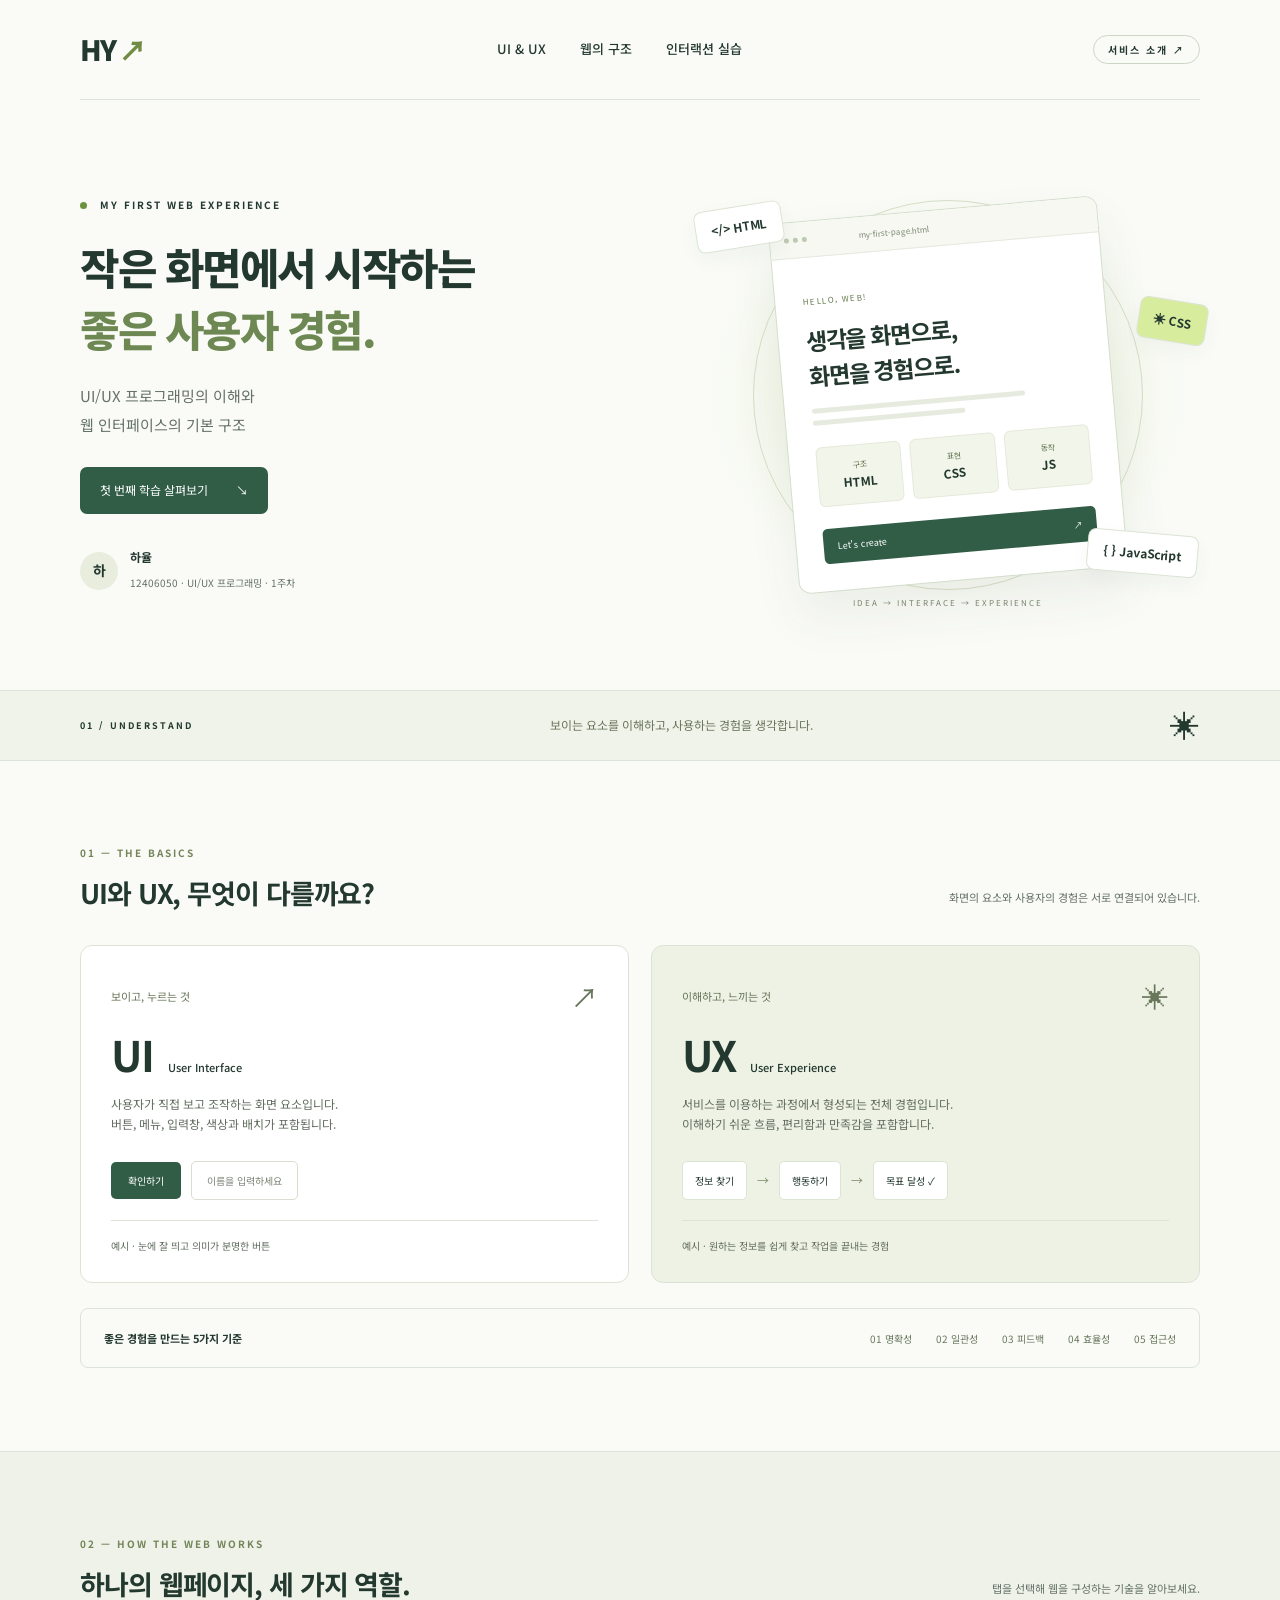
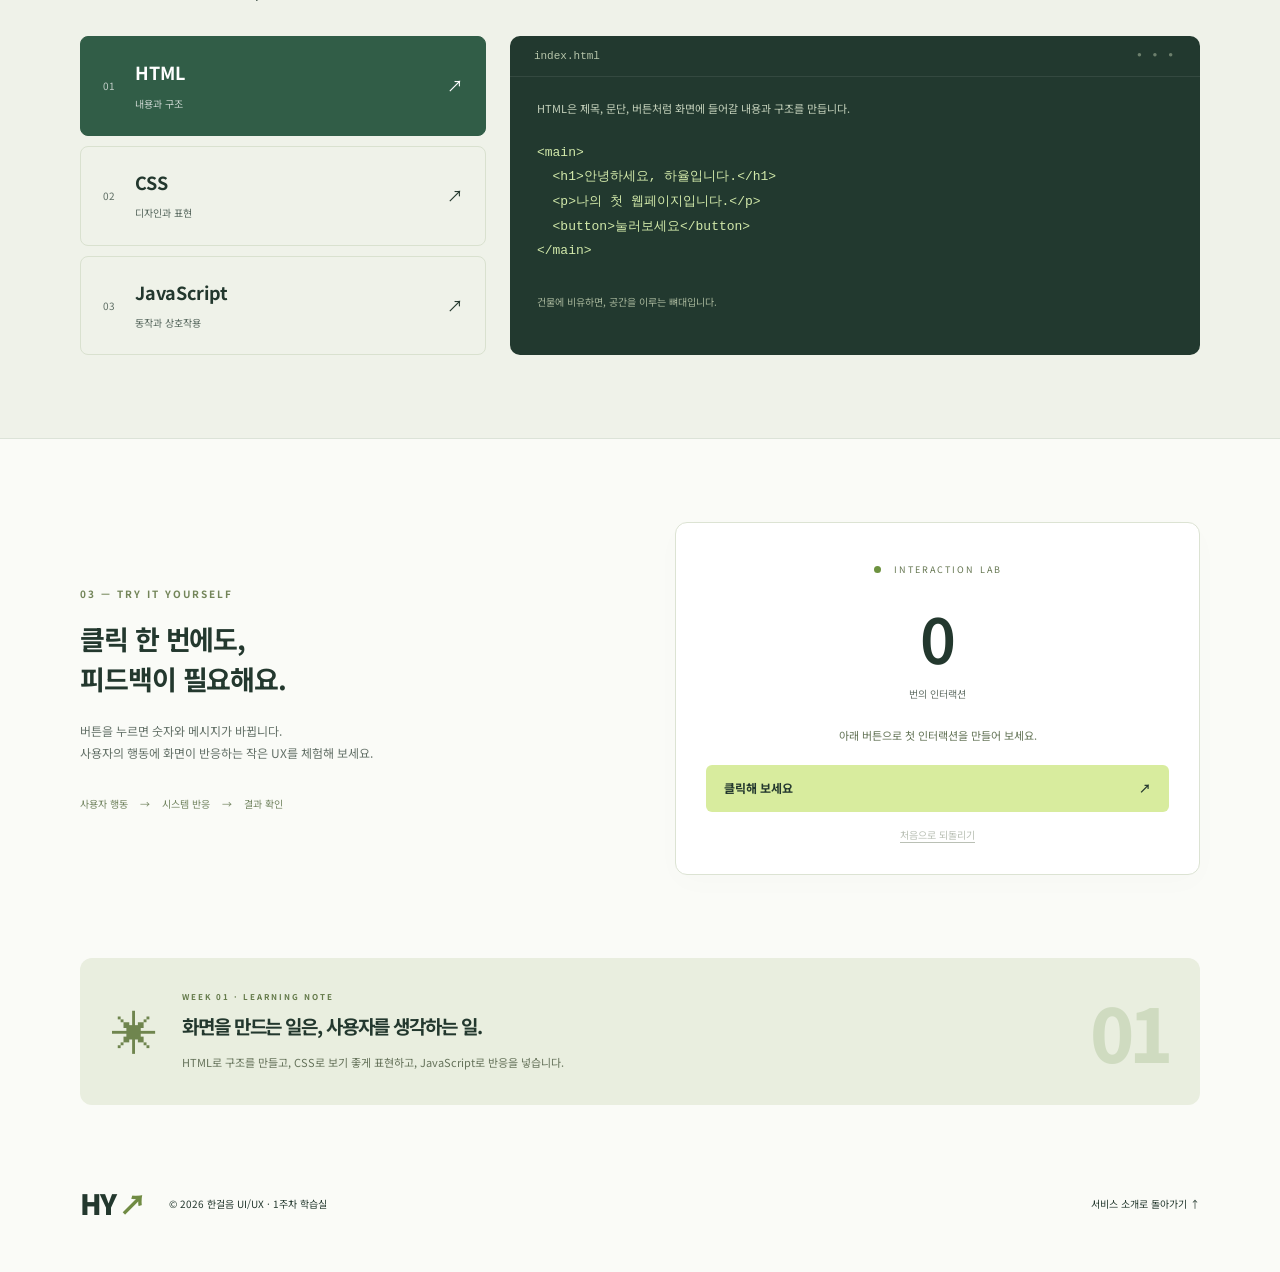
==== learn.html @ a3b6dbdf "feat(week2): 정보 계층과 목록 구성" ====
<!DOCTYPE html>
<html lang="ko">
<head>
  <meta charset="UTF-8">
  <meta name="viewport" content="width=device-width, initial-scale=1.0">
  <meta name="description" content="UI/UX 프로그래밍 1주차 학습 페이지. UI와 UX, 웹의 기본 구조">
  <title>학습실 | 한걸음 UI/UX</title>
  <link rel="stylesheet" href="style.css">
  <script src="learning.js" defer></script>
</head>
<body>
  <a class="skip-link" href="#main">본문 바로가기</a>
  <header class="header wrap">
    <a class="logo" href="index.html" aria-label="한걸음 UI/UX 서비스 소개로 돌아가기">HY<span>↗</span></a>
    <nav aria-label="주요 메뉴"><a href="#concept">UI & UX</a><a href="#structure">웹의 구조</a><a href="#practice">인터랙션 실습</a></nav>
    <a class="week-label" href="index.html">서비스 소개 ↗</a>
  </header>

  <main id="main">
    <section class="hero wrap" aria-labelledby="hero-title">
      <div class="hero-copy">
        <p class="eyebrow"><span class="dot"></span> MY FIRST WEB EXPERIENCE</p>
        <h1 id="hero-title">작은 화면에서 시작하는<br><span>좋은 사용자 경험.</span></h1>
        <p class="hero-description">UI/UX 프로그래밍의 이해와<br>웹 인터페이스의 기본 구조</p>
        <a class="primary-link" href="#concept">첫 번째 학습 살펴보기 <span>↘</span></a>
        <div class="student"><span class="avatar">하</span><div><strong>하율</strong><span>12406050 · UI/UX 프로그래밍 · 1주차</span></div></div>
      </div>
      <div class="hero-art" aria-label="구조, 스타일, 상호작용으로 구성되는 웹 화면 일러스트">
        <div class="orbit orbit-one"></div><div class="orbit orbit-two"></div>
        <span class="floating-label label-html">&lt;/&gt; HTML</span>
        <div class="browser-card"><div class="browser-top"><span></span><span></span><span></span><small>my-first-page.html</small></div><div class="browser-body"><span class="mini-tag">HELLO, WEB!</span><h2>생각을 화면으로,<br>화면을 경험으로.</h2><div class="mock-line"></div><div class="mock-line short"></div><div class="mock-cards"><span>구조<br><b>HTML</b></span><span>표현<br><b>CSS</b></span><span>동작<br><b>JS</b></span></div><div class="mock-button">Let's create <span>↗</span></div></div></div>
        <span class="floating-label label-css">✳ CSS</span><span class="floating-label label-js">{ } JavaScript</span><span class="art-caption">IDEA → INTERFACE → EXPERIENCE</span>
      </div>
    </section>

    <div class="topic-strip"><div class="wrap"><span>01 / UNDERSTAND</span><p>보이는 요소를 이해하고, 사용하는 경험을 생각합니다.</p><span aria-hidden="true">✳</span></div></div>

    <section class="section wrap" id="concept">
      <div class="section-heading"><div><p class="eyebrow">01 — THE BASICS</p><h2>UI와 UX, 무엇이 다를까요?</h2></div><p>화면의 요소와 사용자의 경험은 서로 연결되어 있습니다.</p></div>
      <div class="concept-grid">
        <article class="concept-card ui-card"><div class="card-top"><span>보이고, 누르는 것</span><span class="symbol">↗</span></div><h3>UI<span>User Interface</span></h3><p>사용자가 직접 보고 조작하는 화면 요소입니다.<br>버튼, 메뉴, 입력창, 색상과 배치가 포함됩니다.</p><div class="ui-example"><span class="example-button">확인하기</span><span class="example-input">이름을 입력하세요</span></div><p class="card-note">예시 · 눈에 잘 띄고 의미가 분명한 버튼</p></article>
        <article class="concept-card ux-card"><div class="card-top"><span>이해하고, 느끼는 것</span><span class="symbol">✳</span></div><h3>UX<span>User Experience</span></h3><p>서비스를 이용하는 과정에서 형성되는 전체 경험입니다.<br>이해하기 쉬운 흐름, 편리함과 만족감을 포함합니다.</p><div class="ux-example"><span>정보 찾기</span><i>→</i><span>행동하기</span><i>→</i><span>목표 달성 ✓</span></div><p class="card-note">예시 · 원하는 정보를 쉽게 찾고 작업을 끝내는 경험</p></article>
      </div>
      <div class="principles"><strong>좋은 경험을 만드는 5가지 기준</strong><div><span>01 명확성</span><span>02 일관성</span><span>03 피드백</span><span>04 효율성</span><span>05 접근성</span></div></div>
    </section>

    <section class="structure-section" id="structure"><div class="section wrap">
      <div class="section-heading"><div><p class="eyebrow">02 — HOW THE WEB WORKS</p><h2>하나의 웹페이지, 세 가지 역할.</h2></div><p>탭을 선택해 웹을 구성하는 기술을 알아보세요.</p></div>
      <div class="tech-layout"><div class="tech-tabs" role="tablist" aria-label="웹 기술" aria-orientation="vertical">
        <button id="tab-html" role="tab" aria-selected="true" aria-controls="tech-panel" data-tech="html"><span class="tech-number">01</span><span><strong>HTML</strong><small>내용과 구조</small></span><span class="tab-arrow">↗</span></button>
        <button id="tab-css" role="tab" aria-selected="false" aria-controls="tech-panel" tabindex="-1" data-tech="css"><span class="tech-number">02</span><span><strong>CSS</strong><small>디자인과 표현</small></span><span class="tab-arrow">↗</span></button>
        <button id="tab-js" role="tab" aria-selected="false" aria-controls="tech-panel" tabindex="-1" data-tech="js"><span class="tech-number">03</span><span><strong>JavaScript</strong><small>동작과 상호작용</small></span><span class="tab-arrow">↗</span></button>
      </div><div class="code-panel" id="tech-panel" role="tabpanel" aria-labelledby="tab-html" tabindex="0"><div class="code-top"><span id="code-filename">index.html</span><span class="code-dots">● ● ●</span></div><div class="code-content"><p id="tech-description">HTML은 제목, 문단, 버튼처럼 화면에 들어갈 내용과 구조를 만듭니다.</p><pre><code id="code-example">&lt;main&gt;
  &lt;h1&gt;안녕하세요, 하율입니다.&lt;/h1&gt;
  &lt;p&gt;나의 첫 웹페이지입니다.&lt;/p&gt;
  &lt;button&gt;눌러보세요&lt;/button&gt;
&lt;/main&gt;</code></pre><span class="code-note" id="tech-analogy">건물에 비유하면, 공간을 이루는 뼈대입니다.</span></div></div></div>
    </div></section>

    <section class="section wrap practice-section" id="practice"><div><p class="eyebrow">03 — TRY IT YOURSELF</p><h2>클릭 한 번에도,<br>피드백이 필요해요.</h2><p class="practice-description">버튼을 누르면 숫자와 메시지가 바뀝니다.<br>사용자의 행동에 화면이 반응하는 작은 UX를 체험해 보세요.</p><div class="feedback-flow"><span>사용자 행동</span> → <span>시스템 반응</span> → <span>결과 확인</span></div></div><div class="interaction-card"><span class="live-label"><span class="dot"></span> INTERACTION LAB</span><div class="counter"><strong id="click-count">0</strong><span>번의 인터랙션</span></div><p id="feedback-message" role="status" aria-live="polite">아래 버튼으로 첫 인터랙션을 만들어 보세요.</p><button class="interaction-button" id="experience-button">클릭해 보세요 <span>↗</span></button><button class="reset-button" id="reset-button" disabled>처음으로 되돌리기</button></div></section>

    <section class="wrap reflection"><span class="reflection-icon" aria-hidden="true">✳</span><div><p class="eyebrow">WEEK 01 · LEARNING NOTE</p><h2>화면을 만드는 일은, 사용자를 생각하는 일.</h2><p>HTML로 구조를 만들고, CSS로 보기 좋게 표현하고, JavaScript로 반응을 넣습니다.</p></div><span class="reflection-week">01</span></section>
  </main>
  <footer class="wrap footer"><a class="logo" href="index.html">HY<span>↗</span></a><p>© 2026 한걸음 UI/UX · 1주차 학습실</p><a class="back-top" href="index.html">서비스 소개로 돌아가기 ↑</a></footer>
</body>
</html>
---- style.css ----
@import url('https://fonts.googleapis.com/css2?family=Noto+Sans+KR:wght@400;500;600;700;800;900&display=swap');

:root{--ink:#23382e;--green:#315d47;--muted:#647168;--paper:#fafbf7;--line:#dce3d8;--lime:#d8ec9e}*{box-sizing:border-box}html{scroll-behavior:smooth;scroll-padding-top:30px}body{margin:0;background:var(--paper);color:var(--ink);font-family:'Noto Sans KR',sans-serif;line-height:1.7;word-break:keep-all}a{color:inherit;text-decoration:none}button{font:inherit;cursor:pointer}button:disabled{cursor:default;opacity:.45}button,a{-webkit-tap-highlight-color:transparent}a:focus-visible,button:focus-visible,[tabindex]:focus-visible{outline:3px solid #718e31;outline-offset:5px}.wrap{width:min(1120px,calc(100% - 64px));margin:auto}.header{height:100px;display:flex;align-items:center;justify-content:space-between;border-bottom:1px solid var(--line)}.logo{font-size:28px;font-weight:900;letter-spacing:-2px}.logo span{color:#708b43;padding-left:4px}.header nav{display:flex;gap:34px;font-size:13px;font-weight:500}.header nav a:hover{color:#738e40}.week-label{border:1px solid #cdd6c5;border-radius:30px;padding:5px 14px;font-size:10px;letter-spacing:2px;font-weight:700}.hero{display:grid;grid-template-columns:1.15fr 1fr;align-items:center;min-height:590px;gap:35px}.eyebrow{font-size:10px;font-weight:700;letter-spacing:2px;margin:0 0 22px}.dot{display:inline-block;width:7px;height:7px;background:#6d923f;border-radius:50%;margin-right:8px}.hero h1{font-size:43px;line-height:1.45;letter-spacing:-2.5px;margin:0 0 23px;font-weight:800}.hero h1>span{color:#6d8852}.hero-description{font-size:15px;color:var(--muted);line-height:1.9;margin-bottom:28px}.primary-link{background:var(--green);color:white;padding:13px 20px;display:inline-flex;gap:28px;border-radius:7px;font-size:12px}.primary-link:hover{background:#204732}.student{display:flex;align-items:center;gap:12px;margin-top:33px}.avatar{background:#e8edde;width:38px;height:38px;display:grid;place-items:center;border-radius:50%;font-weight:700;font-size:14px}.student strong{display:block;font-size:12px}.student div>span{font-size:10px;color:var(--muted)}.hero-art{height:430px;position:relative;display:flex;align-items:center;justify-content:center;background:radial-gradient(ellipse,#e3edcf 0,transparent 68%)}.orbit{position:absolute;border:1px solid #d6dfc7;border-radius:50%;width:390px;height:390px}.orbit-two{width:310px;height:310px}.browser-card{width:330px;background:white;border:1px solid #d4decc;border-radius:12px;box-shadow:0 25px 50px #32472812;transform:rotate(-5deg);z-index:1;overflow:hidden}.browser-top{height:36px;border-bottom:1px solid #e5e9df;display:flex;align-items:center;gap:4px;padding:0 14px;background:#f6f8f1}.browser-top>span{height:5px;width:5px;border-radius:50%;background:#becab2}.browser-top small{font-size:8px;margin-left:48px;color:#7d8976}.browser-body{padding:27px}.mini-tag{font-size:8px;letter-spacing:1.5px;color:#657b4d}.browser-body h2{font-size:23px;line-height:1.5;letter-spacing:-1px;margin:12px 0 16px}.mock-line{height:5px;width:78%;background:#e7ebdf;margin:7px 0;border-radius:5px}.mock-line.short{width:56%}.mock-cards{display:flex;gap:9px;margin:22px 0}.mock-cards>span{flex:1;background:#f2f5e9;border:1px solid #e5e9d9;border-radius:6px;padding:12px 6px;font-size:8px;text-align:center;color:#647654}.mock-cards b{font-size:12px;color:var(--ink)}.mock-button{background:var(--green);border-radius:5px;padding:10px 14px;color:white;font-size:9px;display:flex;justify-content:space-between}.floating-label{position:absolute;z-index:2;background:#fff;border:1px solid #dce4d4;border-radius:8px;padding:10px 15px;box-shadow:0 8px 20px #3247280b;font-weight:700;font-size:12px}.label-html{top:26px;left:0;transform:rotate(-9deg)}.label-css{right:-7px;top:120px;background:var(--lime);transform:rotate(9deg)}.label-js{right:2px;bottom:36px;transform:rotate(5deg)}.art-caption{position:absolute;bottom:0;font-size:8px;letter-spacing:2px;color:#7b8870}.topic-strip{border-block:1px solid var(--line);background:#f0f3e9}.topic-strip>.wrap{display:flex;align-items:center;justify-content:space-between;gap:20px;min-height:69px}.topic-strip span:first-child{font-size:9px;letter-spacing:2px;font-weight:700}.topic-strip p{font-size:12px;color:#68755c}.topic-strip span:last-child{font-size:30px}.section{padding-top:83px;padding-bottom:83px}.section-heading{display:flex;align-items:end;justify-content:space-between;gap:20px;margin-bottom:31px}.section-heading .eyebrow{margin-bottom:12px;color:#738559}h2{font-size:27px;letter-spacing:-1.1px;line-height:1.5;margin:0}.section-heading>p{font-size:11px;color:var(--muted);margin-bottom:7px}.concept-grid{display:grid;grid-template-columns:1fr 1fr;gap:22px}.concept-card{border:1px solid #dce3d4;border-radius:12px;padding:28px 30px;background:white}.ux-card{background:#edf2e4}.card-top{display:flex;align-items:center;justify-content:space-between;font-size:11px;color:#68765a}.symbol{font-size:27px}.concept-card h3{font-size:42px;margin:8px 0 12px;line-height:1.3;letter-spacing:-1px}.concept-card h3 span{font-size:11px;font-weight:500;letter-spacing:0;margin-left:14px}.concept-card>p{font-size:12px;color:#626e61}.ui-example,.ux-example{display:flex;gap:10px;align-items:center;margin:24px 0 18px;min-height:43px}.example-button{padding:10px 17px;background:var(--green);color:white;font-size:10px;border-radius:5px}.example-input{border:1px solid #d8dfd1;border-radius:5px;padding:10px 15px;font-size:10px;color:#7b8475}.ux-example span{background:white;border:1px solid #dce4d2;padding:10px 12px;border-radius:5px;font-size:10px}.ux-example i{font-style:normal;font-size:12px;color:#829171}.concept-card .card-note{border-top:1px solid #dde4d5;padding-top:16px;font-size:10px;margin-bottom:0}.principles{margin-top:25px;border:1px solid var(--line);border-radius:8px;padding:20px 23px;display:flex;align-items:center;justify-content:space-between;gap:20px}.principles strong{font-size:11px}.principles>div{display:flex;gap:24px;font-size:10px;color:#67785c}.structure-section{background:#eff2e9;border-block:1px solid var(--line)}.tech-layout{display:grid;grid-template-columns:1fr 1.7fr;gap:24px}.tech-tabs{display:flex;flex-direction:column;gap:10px}.tech-tabs button{display:flex;align-items:center;gap:20px;text-align:left;width:100%;padding:20px 22px;border:1px solid #d9e1cf;border-radius:8px;color:var(--ink);background:transparent}.tech-tabs button[aria-selected=true]{background:var(--green);color:white;border-color:var(--green)}.tech-number{font-size:10px;opacity:.7}.tech-tabs strong{font-size:18px;display:block}.tech-tabs small{font-size:10px;opacity:.75}.tab-arrow{margin-left:auto}.code-panel{background:#22392f;border-radius:10px;color:#e1ebd5;overflow:hidden}.code-top{border-bottom:1px solid #ffffff15;display:flex;justify-content:space-between;padding:14px 24px;font:11px monospace;color:#b6c5aa}.code-dots{font-size:8px;letter-spacing:3px;opacity:.5}.code-content{padding:22px 27px}.code-content>p{font-size:11px;color:#c4d1bb;margin:0 0 23px}pre{font-size:13px;line-height:1.9;margin:0 0 22px;white-space:pre-wrap;overflow-wrap:anywhere;color:#d2e9aa}.code-note{font-size:10px;color:#a7b69b}.practice-section{display:grid;grid-template-columns:1fr 1fr;gap:70px;align-items:center}.practice-section .eyebrow{color:#738559;margin-bottom:17px}.practice-description{font-size:12px;color:var(--muted);line-height:1.9;margin:20px 0}.feedback-flow{font-size:10px;color:#728460;display:flex;gap:12px;margin-top:30px}.interaction-card{border:1px solid #dce3d3;background:white;border-radius:12px;padding:30px;text-align:center;box-shadow:0 8px 30px #243a2b04}.live-label{font-size:9px;letter-spacing:2px;color:#657651}.counter{margin:17px 0 5px}.counter strong{font-size:62px;font-weight:600;line-height:1.3;display:block;font-variant-numeric:tabular-nums}.counter>span{font-size:10px;color:var(--muted)}#feedback-message{font-size:11px;color:#647457;min-height:38px;display:grid;place-items:center}.interaction-button{border:0;border-radius:6px;background:var(--lime);color:var(--ink);font-size:12px;font-weight:700;display:flex;justify-content:space-between;width:100%;padding:13px 18px}.interaction-button:hover{background:#c9e484}.interaction-button:active{transform:translateY(1px)}.reset-button{display:block;margin:13px auto 0;border:0;background:transparent;font-size:10px;color:#67765d;text-decoration:underline;text-underline-offset:3px}.reflection{border-radius:12px;background:#e9eedf;padding:32px;display:flex;align-items:center;gap:24px}.reflection-icon{font-size:46px;color:#6f854e}.reflection .eyebrow{font-size:8px;margin-bottom:9px;color:#647a4a}.reflection h2{font-size:19px}.reflection p:last-child{font-size:11px;line-height:1.9;color:#65725a;margin-bottom:0}.reflection-week{margin-left:auto;font-size:74px;line-height:1;font-weight:800;color:#cfdbc0;letter-spacing:-5px}.footer{display:flex;align-items:center;gap:24px;padding-block:45px;margin-top:30px}.footer p{font-size:10px}.footer p span{color:var(--muted);font-size:9px}.back-top{margin-left:auto;font-size:10px}.skip-link{position:fixed;top:-100px;left:20px;z-index:10;background:white;padding:12px}.skip-link:focus{top:10px}
@media(min-width:1400px){.hero{min-height:650px}}@media(max-width:1000px){.hero h1{font-size:35px}.hero-art{transform:scale(.9)}.section-heading{align-items:start;flex-direction:column;gap:5px}.principles{align-items:start;flex-direction:column;gap:12px}.practice-section{gap:35px}.ux-example{gap:6px}.ux-example span{padding:9px 8px}.concept-card{padding:23px}.reflection-week{display:none}}@media(max-width:720px){.wrap{width:calc(100% - 36px)}.header{height:76px}.header nav{gap:16px;font-size:10px}.week-label{display:none}.hero{grid-template-columns:1fr;gap:0;padding-top:46px;padding-bottom:28px}.hero h1{font-size:clamp(29px,6.5vw,42px);letter-spacing:-1.7px}.hero-description{font-size:13px}.hero-art{width:100%;max-width:390px;justify-self:center;height:400px;margin-top:20px;transform:scale(.9)}.orbit{width:340px;height:340px}.browser-card{width:300px}.label-html{left:-5px}.label-css{right:-5px}.label-js{right:0}.topic-strip>.wrap{gap:10px;padding-block:12px}.topic-strip span:first-child{font-size:8px;letter-spacing:1px;white-space:nowrap}.topic-strip p{font-size:10px}.topic-strip span:last-child{display:none}.section{padding-block:54px}h2{font-size:24px}.concept-grid,.tech-layout,.practice-section{grid-template-columns:1fr}.concept-card{padding:25px}.principles>div{flex-wrap:wrap;gap:10px 20px}.tech-tabs button{padding:13px 18px}.tech-tabs strong{font-size:16px}.code-content{padding:22px 20px}.practice-section{gap:28px}.reflection{padding:25px;align-items:start;gap:15px}.reflection-icon{font-size:26px}.reflection h2{font-size:17px}.reflection p br{display:none}.footer{padding-block:25px;gap:17px}.eyebrow{font-size:9px}}
@media(prefers-reduced-motion:reduce){html{scroll-behavior:auto}}
.skip-link:not(:focus){clip-path:inset(50%);width:1px;height:1px;overflow:hidden;white-space:nowrap;padding:0}
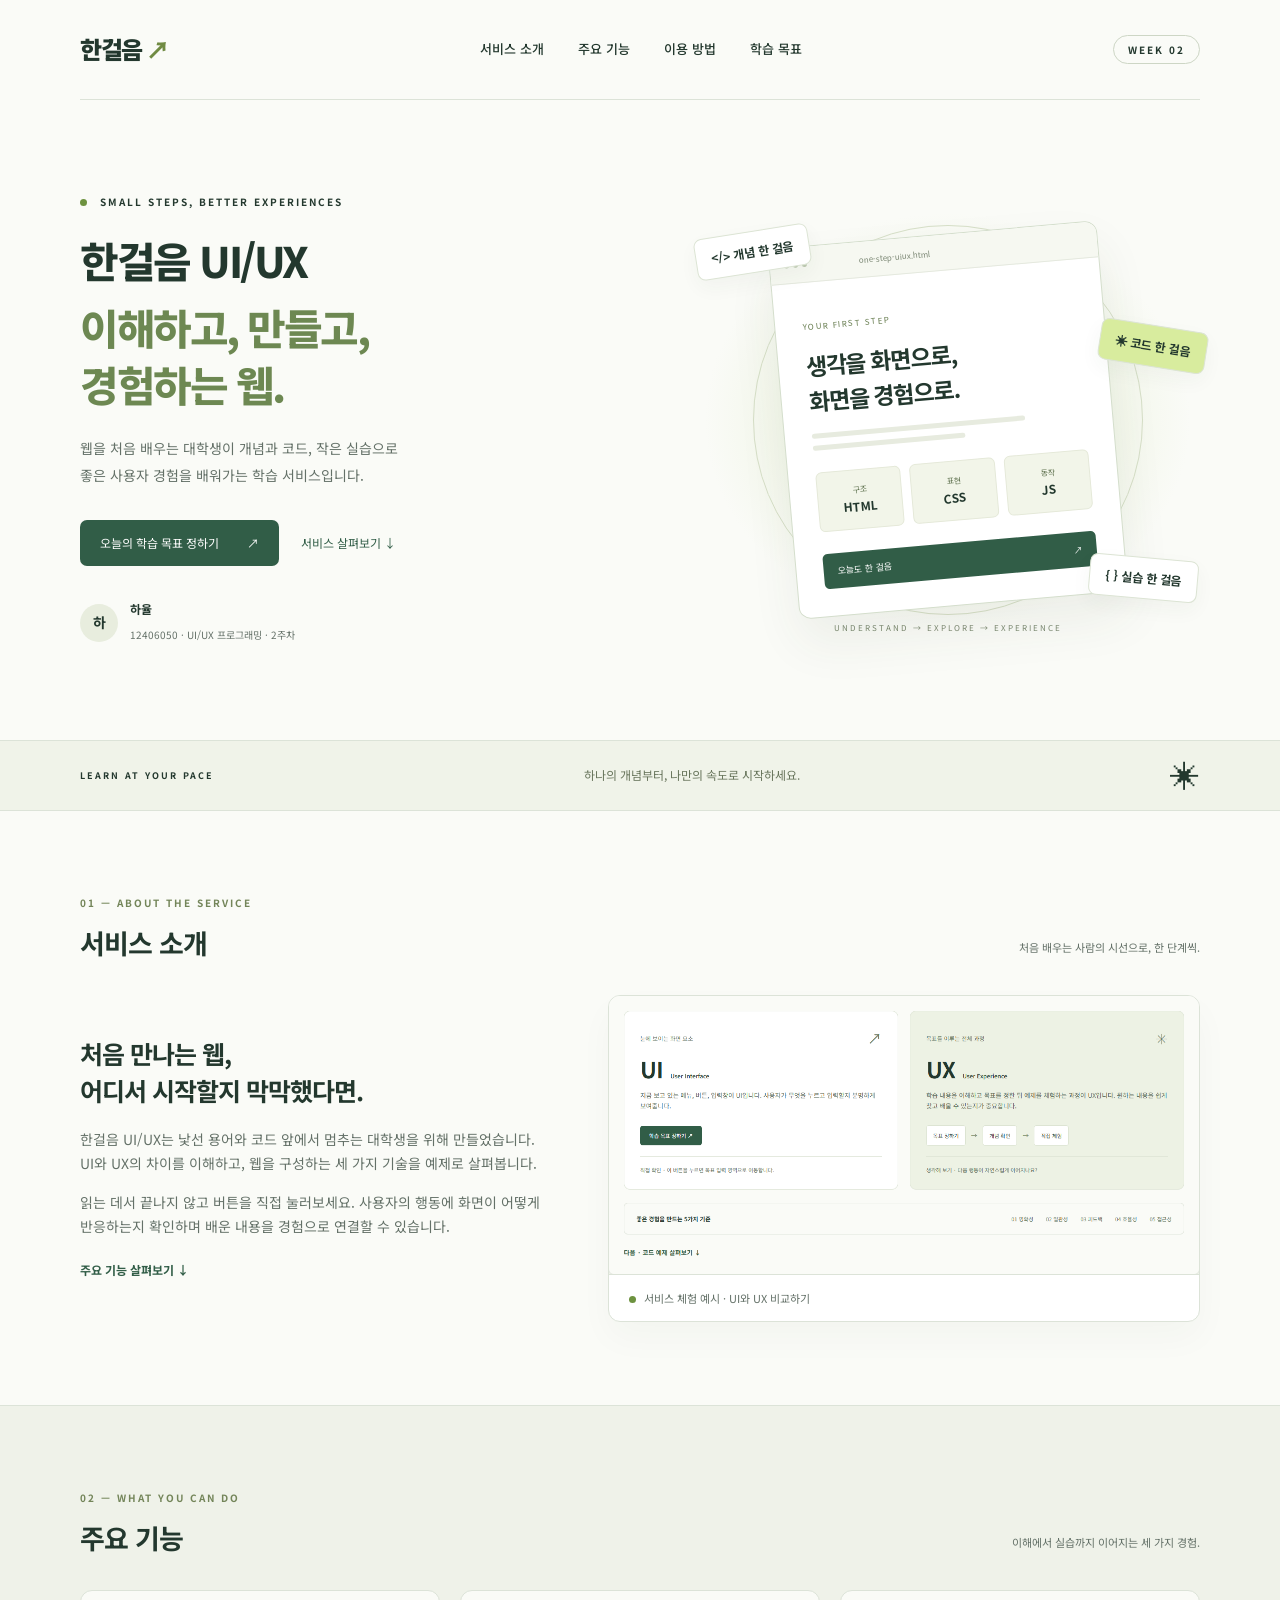
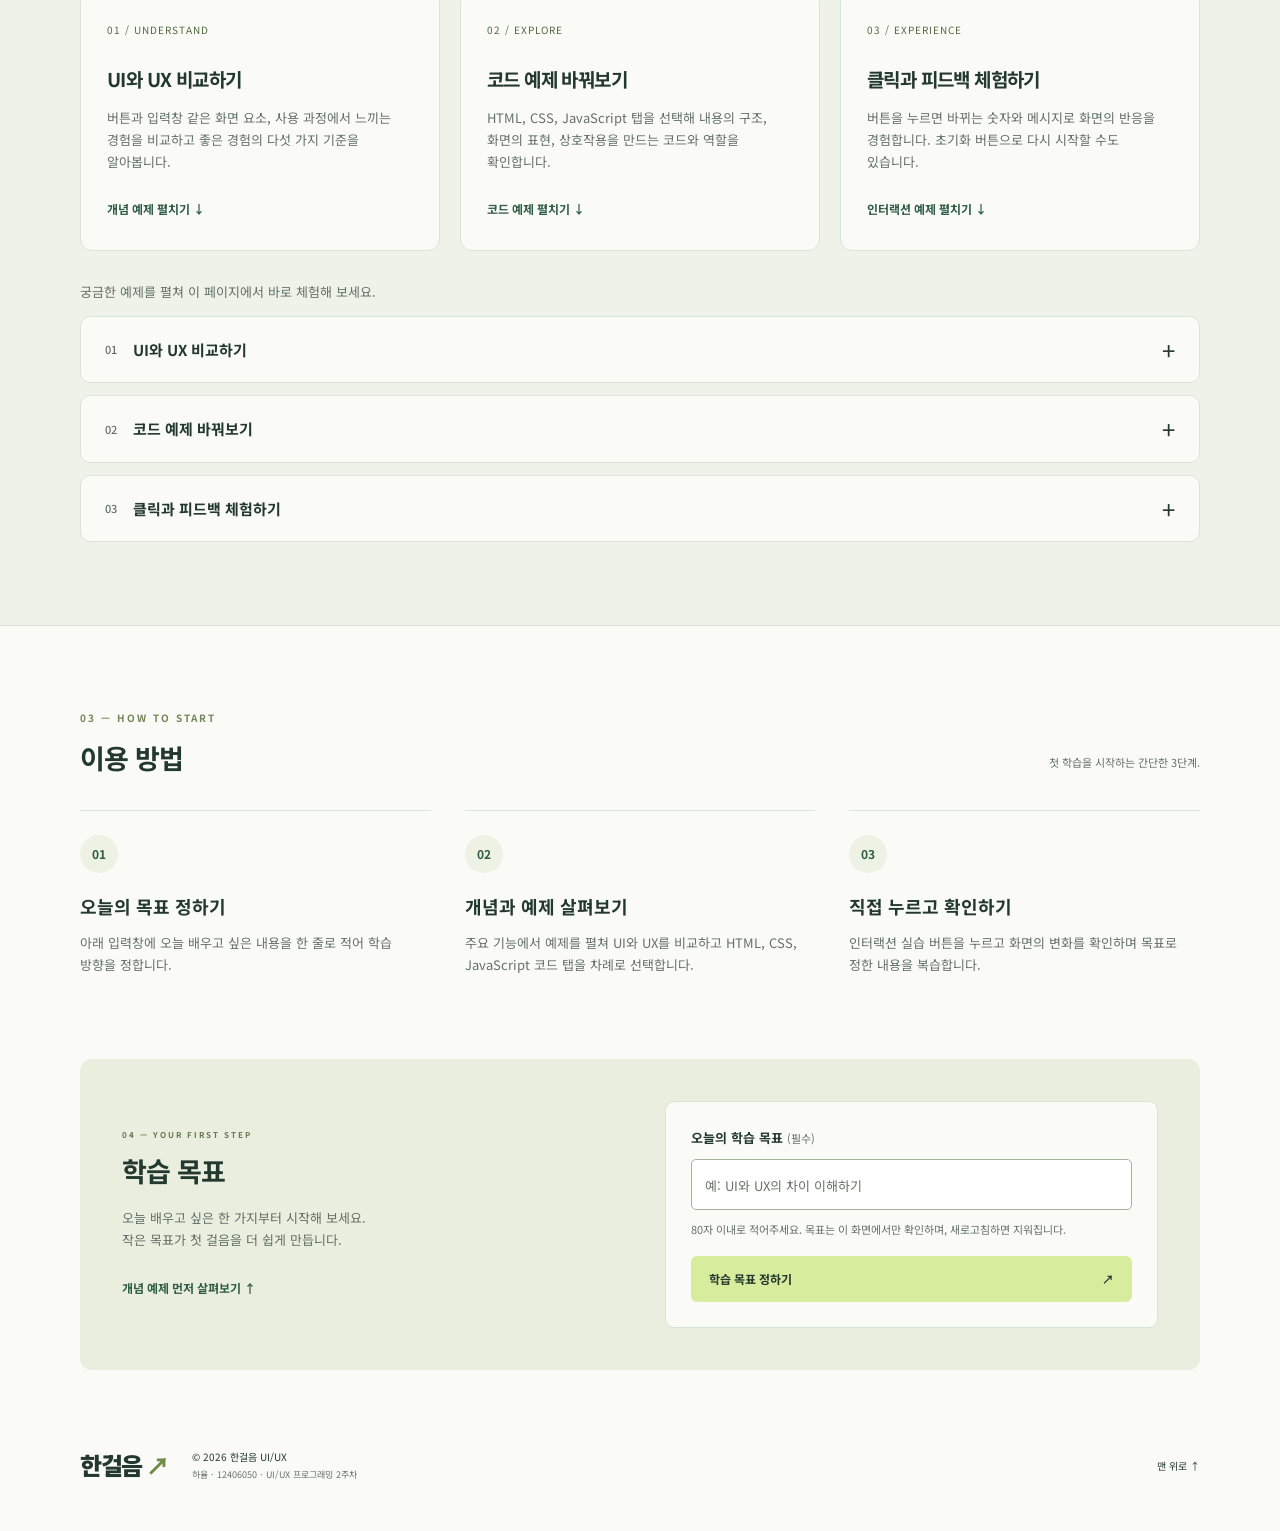
==== commit 7517b9d3: "feat(week2): 서비스 소개와 기능 체험을 한 페이지로 통합" ====
--- a/learn.html
+++ b/learn.html
@@ -3,64 +3,18 @@
 <head>
   <meta charset="UTF-8">
   <meta name="viewport" content="width=device-width, initial-scale=1.0">
-  <meta name="description" content="UI/UX 프로그래밍 1주차 학습 페이지. UI와 UX, 웹의 기본 구조">
-  <title>학습실 | 한걸음 UI/UX</title>
-  <link rel="stylesheet" href="style.css">
-  <script src="learning.js" defer></script>
+  <title>한걸음 UI/UX로 이동</title>
+  <link rel="canonical" href="https://catyulha.github.io/uiux-week01/">
+  <script>
+    // 기존 README와 북마크의 주소를 통합 페이지의 같은 예제로 연결합니다.
+    const destination = new URL('index.html', location.href);
+    const sections = ['#concept', '#structure', '#practice', '#about', '#features', '#steps', '#start'];
+    destination.hash = sections.includes(location.hash) ? location.hash : '#features';
+    location.replace(destination.href);
+  </script>
+  <noscript><meta http-equiv="refresh" content="0;url=index.html#features"></noscript>
 </head>
 <body>
-  <a class="skip-link" href="#main">본문 바로가기</a>
-  <header class="header wrap">
-    <a class="logo" href="index.html" aria-label="한걸음 UI/UX 서비스 소개로 돌아가기">HY<span>↗</span></a>
-    <nav aria-label="주요 메뉴"><a href="#concept">UI & UX</a><a href="#structure">웹의 구조</a><a href="#practice">인터랙션 실습</a></nav>
-    <a class="week-label" href="index.html">서비스 소개 ↗</a>
-  </header>
-
-  <main id="main">
-    <section class="hero wrap" aria-labelledby="hero-title">
-      <div class="hero-copy">
-        <p class="eyebrow"><span class="dot"></span> MY FIRST WEB EXPERIENCE</p>
-        <h1 id="hero-title">작은 화면에서 시작하는<br><span>좋은 사용자 경험.</span></h1>
-        <p class="hero-description">UI/UX 프로그래밍의 이해와<br>웹 인터페이스의 기본 구조</p>
-        <a class="primary-link" href="#concept">첫 번째 학습 살펴보기 <span>↘</span></a>
-        <div class="student"><span class="avatar">하</span><div><strong>하율</strong><span>12406050 · UI/UX 프로그래밍 · 1주차</span></div></div>
-      </div>
-      <div class="hero-art" aria-label="구조, 스타일, 상호작용으로 구성되는 웹 화면 일러스트">
-        <div class="orbit orbit-one"></div><div class="orbit orbit-two"></div>
-        <span class="floating-label label-html">&lt;/&gt; HTML</span>
-        <div class="browser-card"><div class="browser-top"><span></span><span></span><span></span><small>my-first-page.html</small></div><div class="browser-body"><span class="mini-tag">HELLO, WEB!</span><h2>생각을 화면으로,<br>화면을 경험으로.</h2><div class="mock-line"></div><div class="mock-line short"></div><div class="mock-cards"><span>구조<br><b>HTML</b></span><span>표현<br><b>CSS</b></span><span>동작<br><b>JS</b></span></div><div class="mock-button">Let's create <span>↗</span></div></div></div>
-        <span class="floating-label label-css">✳ CSS</span><span class="floating-label label-js">{ } JavaScript</span><span class="art-caption">IDEA → INTERFACE → EXPERIENCE</span>
-      </div>
-    </section>
-
-    <div class="topic-strip"><div class="wrap"><span>01 / UNDERSTAND</span><p>보이는 요소를 이해하고, 사용하는 경험을 생각합니다.</p><span aria-hidden="true">✳</span></div></div>
-
-    <section class="section wrap" id="concept">
-      <div class="section-heading"><div><p class="eyebrow">01 — THE BASICS</p><h2>UI와 UX, 무엇이 다를까요?</h2></div><p>화면의 요소와 사용자의 경험은 서로 연결되어 있습니다.</p></div>
-      <div class="concept-grid">
-        <article class="concept-card ui-card"><div class="card-top"><span>보이고, 누르는 것</span><span class="symbol">↗</span></div><h3>UI<span>User Interface</span></h3><p>사용자가 직접 보고 조작하는 화면 요소입니다.<br>버튼, 메뉴, 입력창, 색상과 배치가 포함됩니다.</p><div class="ui-example"><span class="example-button">확인하기</span><span class="example-input">이름을 입력하세요</span></div><p class="card-note">예시 · 눈에 잘 띄고 의미가 분명한 버튼</p></article>
-        <article class="concept-card ux-card"><div class="card-top"><span>이해하고, 느끼는 것</span><span class="symbol">✳</span></div><h3>UX<span>User Experience</span></h3><p>서비스를 이용하는 과정에서 형성되는 전체 경험입니다.<br>이해하기 쉬운 흐름, 편리함과 만족감을 포함합니다.</p><div class="ux-example"><span>정보 찾기</span><i>→</i><span>행동하기</span><i>→</i><span>목표 달성 ✓</span></div><p class="card-note">예시 · 원하는 정보를 쉽게 찾고 작업을 끝내는 경험</p></article>
-      </div>
-      <div class="principles"><strong>좋은 경험을 만드는 5가지 기준</strong><div><span>01 명확성</span><span>02 일관성</span><span>03 피드백</span><span>04 효율성</span><span>05 접근성</span></div></div>
-    </section>
-
-    <section class="structure-section" id="structure"><div class="section wrap">
-      <div class="section-heading"><div><p class="eyebrow">02 — HOW THE WEB WORKS</p><h2>하나의 웹페이지, 세 가지 역할.</h2></div><p>탭을 선택해 웹을 구성하는 기술을 알아보세요.</p></div>
-      <div class="tech-layout"><div class="tech-tabs" role="tablist" aria-label="웹 기술" aria-orientation="vertical">
-        <button id="tab-html" role="tab" aria-selected="true" aria-controls="tech-panel" data-tech="html"><span class="tech-number">01</span><span><strong>HTML</strong><small>내용과 구조</small></span><span class="tab-arrow">↗</span></button>
-        <button id="tab-css" role="tab" aria-selected="false" aria-controls="tech-panel" tabindex="-1" data-tech="css"><span class="tech-number">02</span><span><strong>CSS</strong><small>디자인과 표현</small></span><span class="tab-arrow">↗</span></button>
-        <button id="tab-js" role="tab" aria-selected="false" aria-controls="tech-panel" tabindex="-1" data-tech="js"><span class="tech-number">03</span><span><strong>JavaScript</strong><small>동작과 상호작용</small></span><span class="tab-arrow">↗</span></button>
-      </div><div class="code-panel" id="tech-panel" role="tabpanel" aria-labelledby="tab-html" tabindex="0"><div class="code-top"><span id="code-filename">index.html</span><span class="code-dots">● ● ●</span></div><div class="code-content"><p id="tech-description">HTML은 제목, 문단, 버튼처럼 화면에 들어갈 내용과 구조를 만듭니다.</p><pre><code id="code-example">&lt;main&gt;
-  &lt;h1&gt;안녕하세요, 하율입니다.&lt;/h1&gt;
-  &lt;p&gt;나의 첫 웹페이지입니다.&lt;/p&gt;
-  &lt;button&gt;눌러보세요&lt;/button&gt;
-&lt;/main&gt;</code></pre><span class="code-note" id="tech-analogy">건물에 비유하면, 공간을 이루는 뼈대입니다.</span></div></div></div>
-    </div></section>
-
-    <section class="section wrap practice-section" id="practice"><div><p class="eyebrow">03 — TRY IT YOURSELF</p><h2>클릭 한 번에도,<br>피드백이 필요해요.</h2><p class="practice-description">버튼을 누르면 숫자와 메시지가 바뀝니다.<br>사용자의 행동에 화면이 반응하는 작은 UX를 체험해 보세요.</p><div class="feedback-flow"><span>사용자 행동</span> → <span>시스템 반응</span> → <span>결과 확인</span></div></div><div class="interaction-card"><span class="live-label"><span class="dot"></span> INTERACTION LAB</span><div class="counter"><strong id="click-count">0</strong><span>번의 인터랙션</span></div><p id="feedback-message" role="status" aria-live="polite">아래 버튼으로 첫 인터랙션을 만들어 보세요.</p><button class="interaction-button" id="experience-button">클릭해 보세요 <span>↗</span></button><button class="reset-button" id="reset-button" disabled>처음으로 되돌리기</button></div></section>
-
-    <section class="wrap reflection"><span class="reflection-icon" aria-hidden="true">✳</span><div><p class="eyebrow">WEEK 01 · LEARNING NOTE</p><h2>화면을 만드는 일은, 사용자를 생각하는 일.</h2><p>HTML로 구조를 만들고, CSS로 보기 좋게 표현하고, JavaScript로 반응을 넣습니다.</p></div><span class="reflection-week">01</span></section>
-  </main>
-  <footer class="wrap footer"><a class="logo" href="index.html">HY<span>↗</span></a><p>© 2026 한걸음 UI/UX · 1주차 학습실</p><a class="back-top" href="index.html">서비스 소개로 돌아가기 ↑</a></footer>
+  <p><a href="index.html#features">한걸음 UI/UX 서비스 소개와 예제 보기</a></p>
 </body>
 </html>
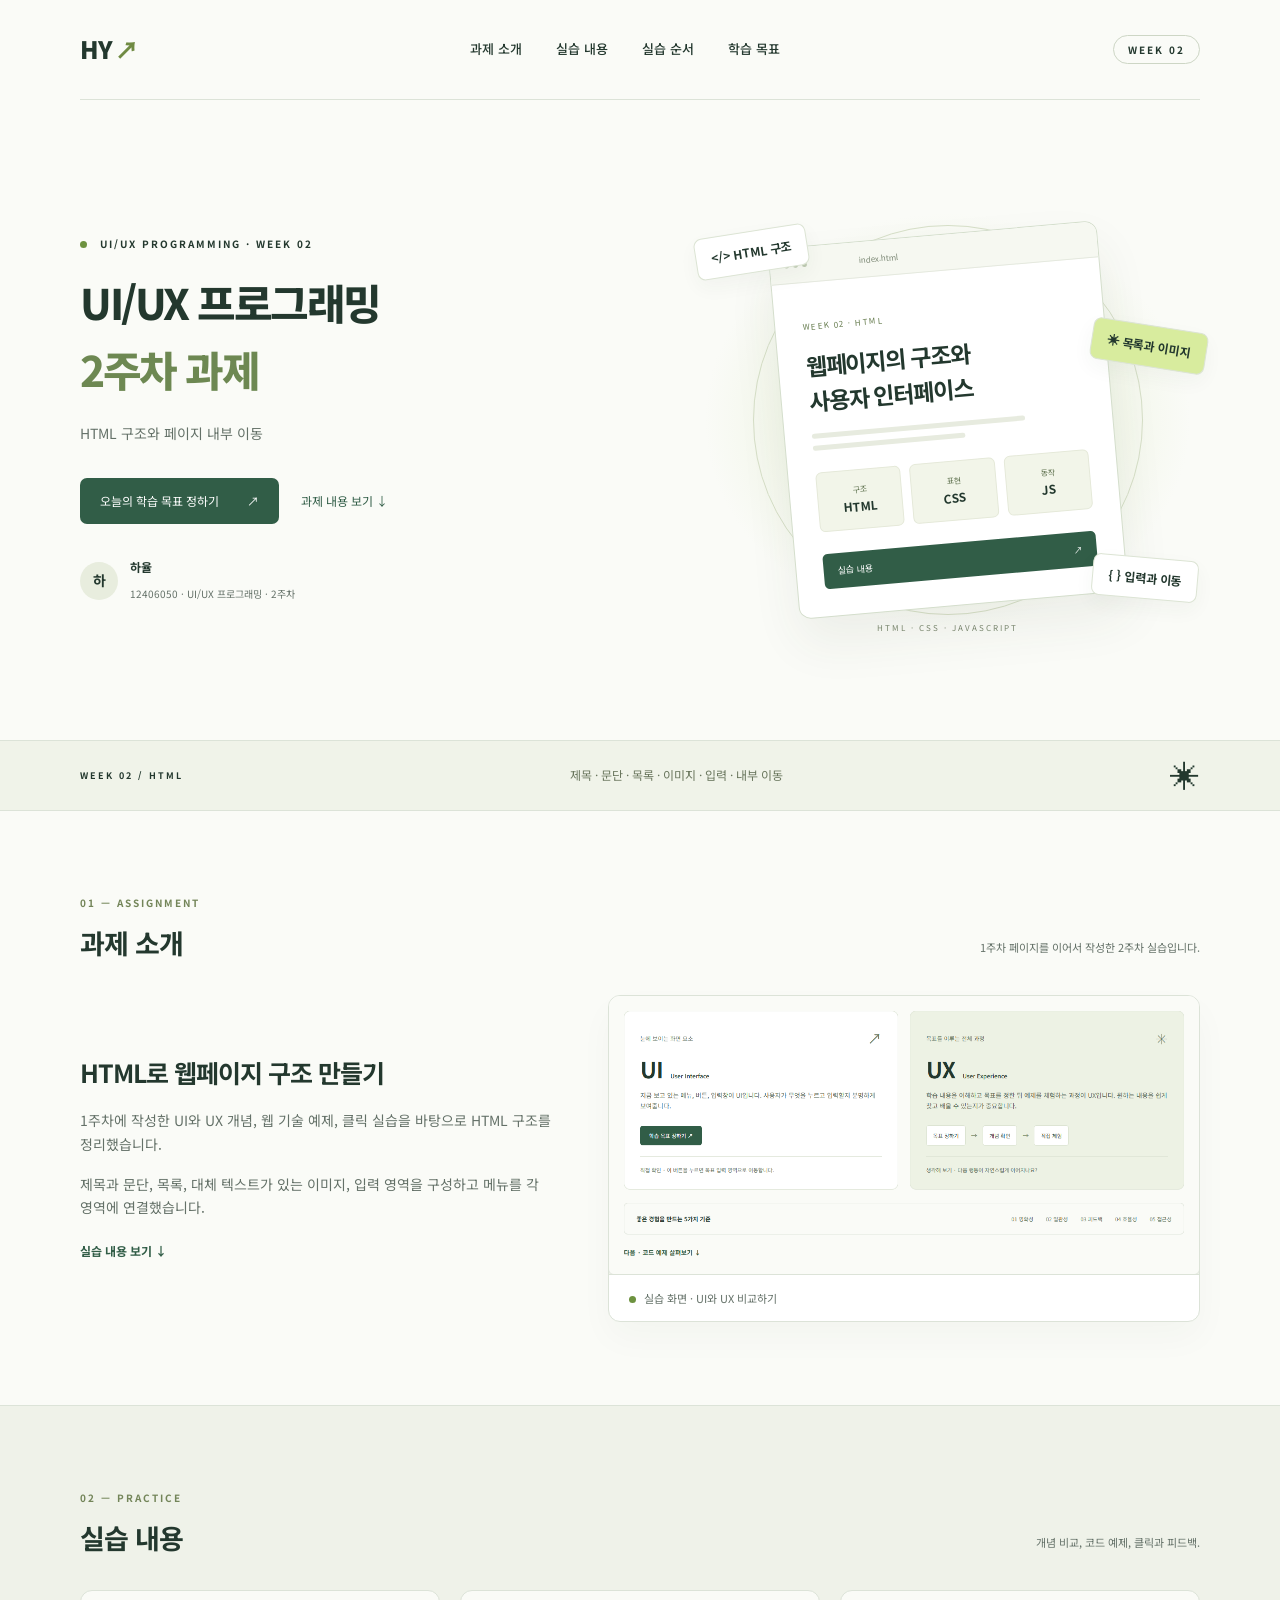
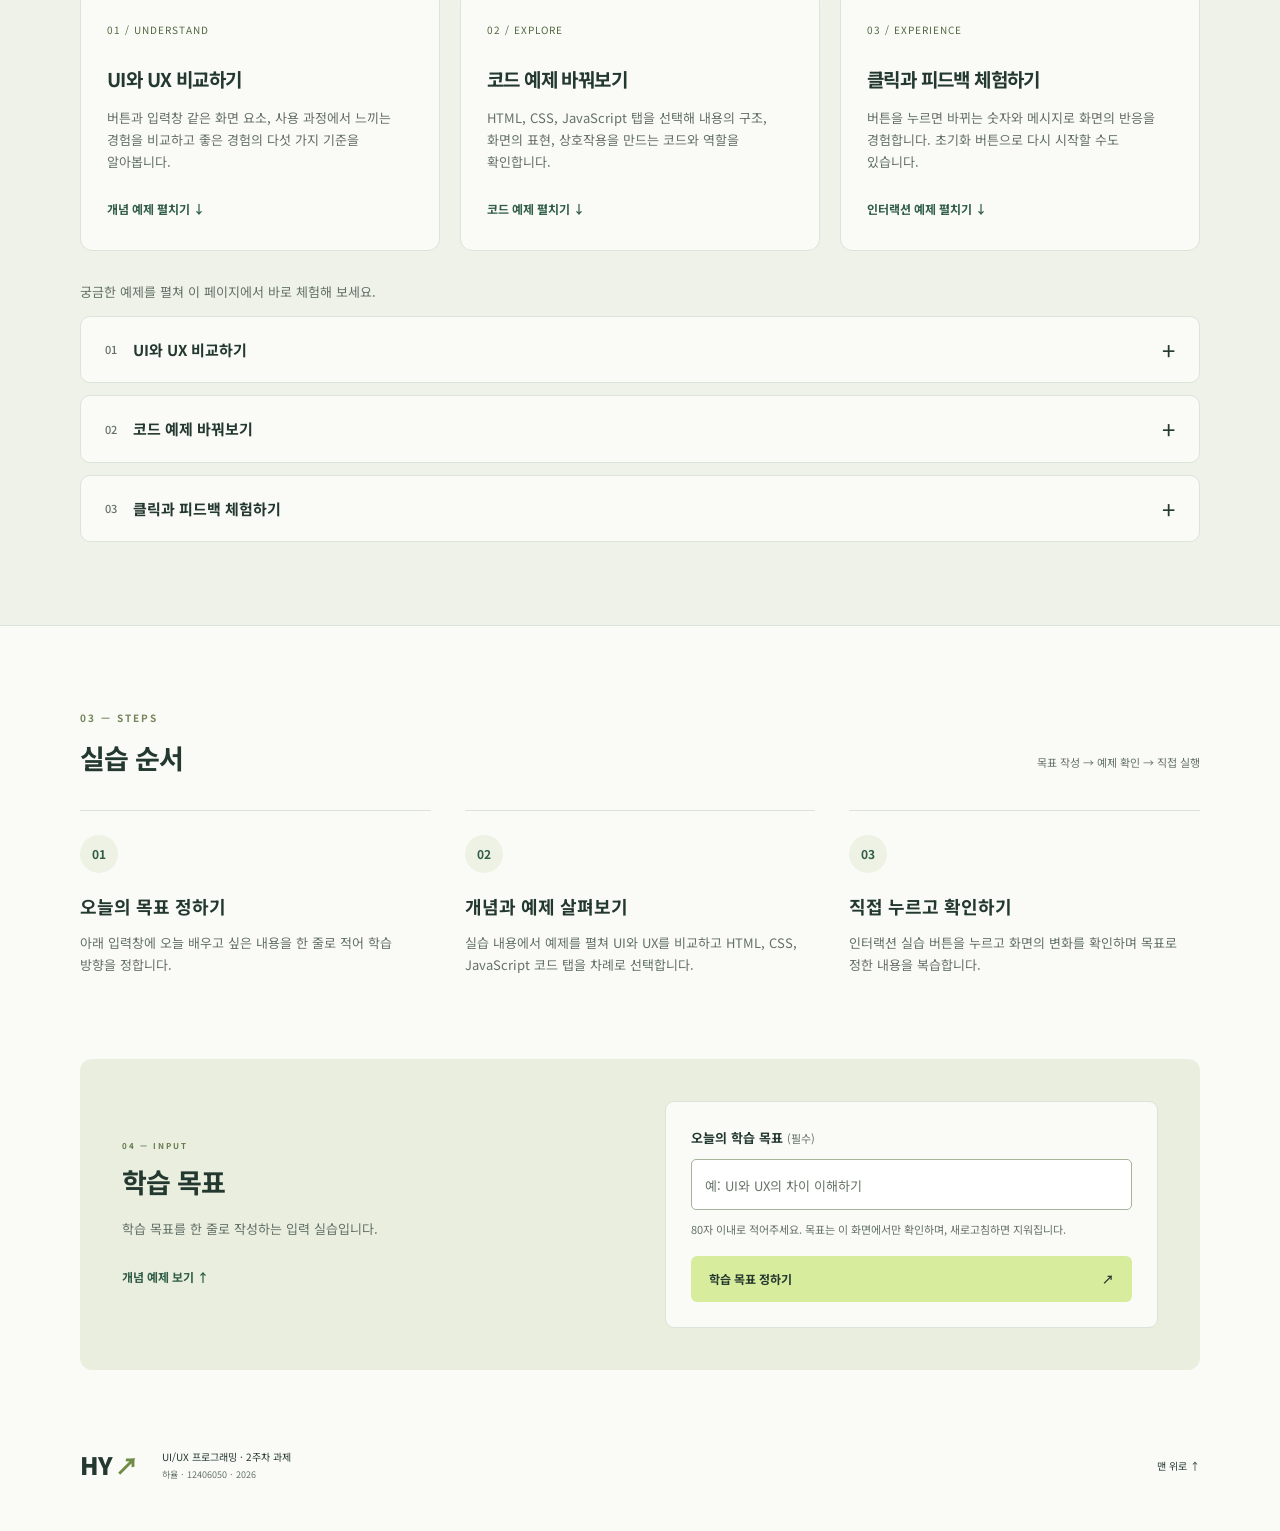
==== commit cd59acd1: "fix: 서비스 홍보 문구를 과제 설명으로 변경" ====
--- a/learn.html
+++ b/learn.html
@@ -3,7 +3,7 @@
 <head>
   <meta charset="UTF-8">
   <meta name="viewport" content="width=device-width, initial-scale=1.0">
-  <title>한걸음 UI/UX로 이동</title>
+  <title>UI/UX 프로그래밍 과제 페이지로 이동</title>
   <link rel="canonical" href="https://catyulha.github.io/uiux-week01/">
   <script>
     // 기존 README와 북마크의 주소를 통합 페이지의 같은 예제로 연결합니다.
@@ -15,6 +15,6 @@
   <noscript><meta http-equiv="refresh" content="0;url=index.html#features"></noscript>
 </head>
 <body>
-  <p><a href="index.html#features">한걸음 UI/UX 서비스 소개와 예제 보기</a></p>
+  <p><a href="index.html#features">UI/UX 프로그래밍 과제와 실습 내용 보기</a></p>
 </body>
 </html>
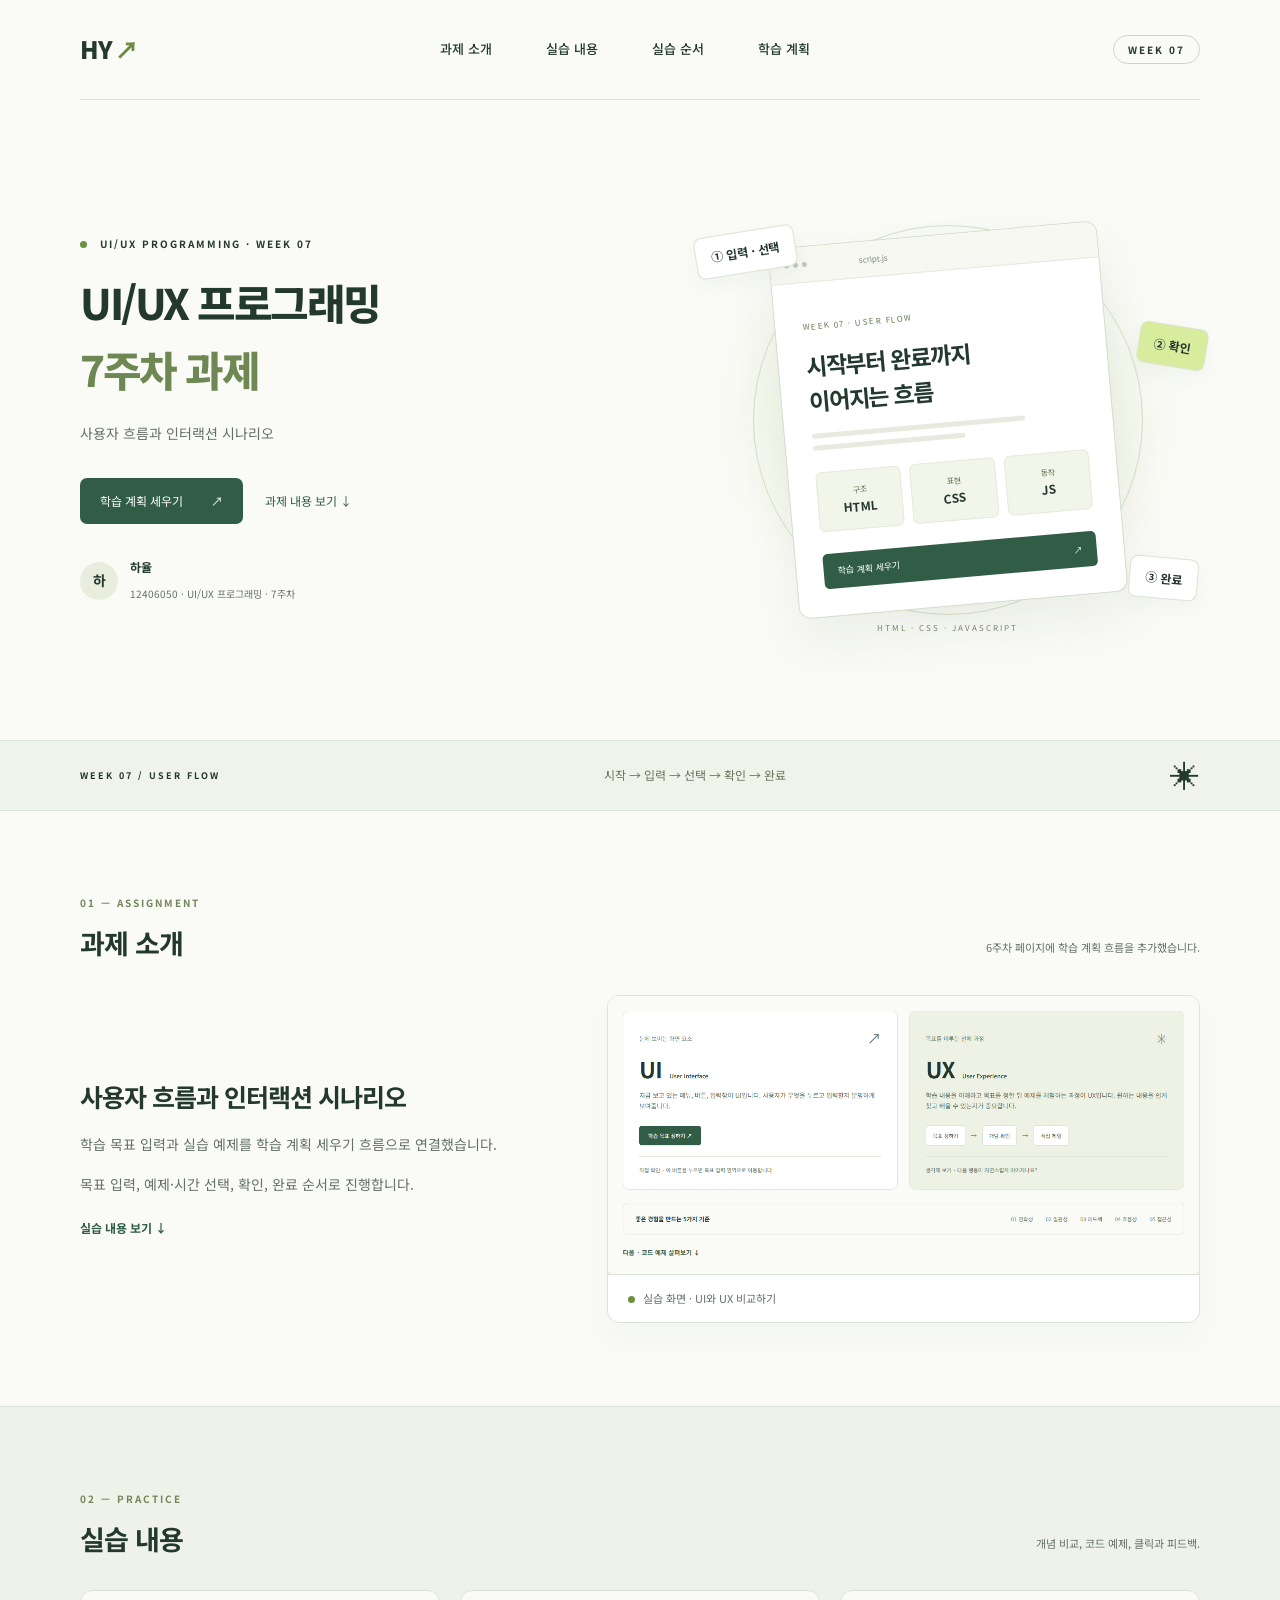
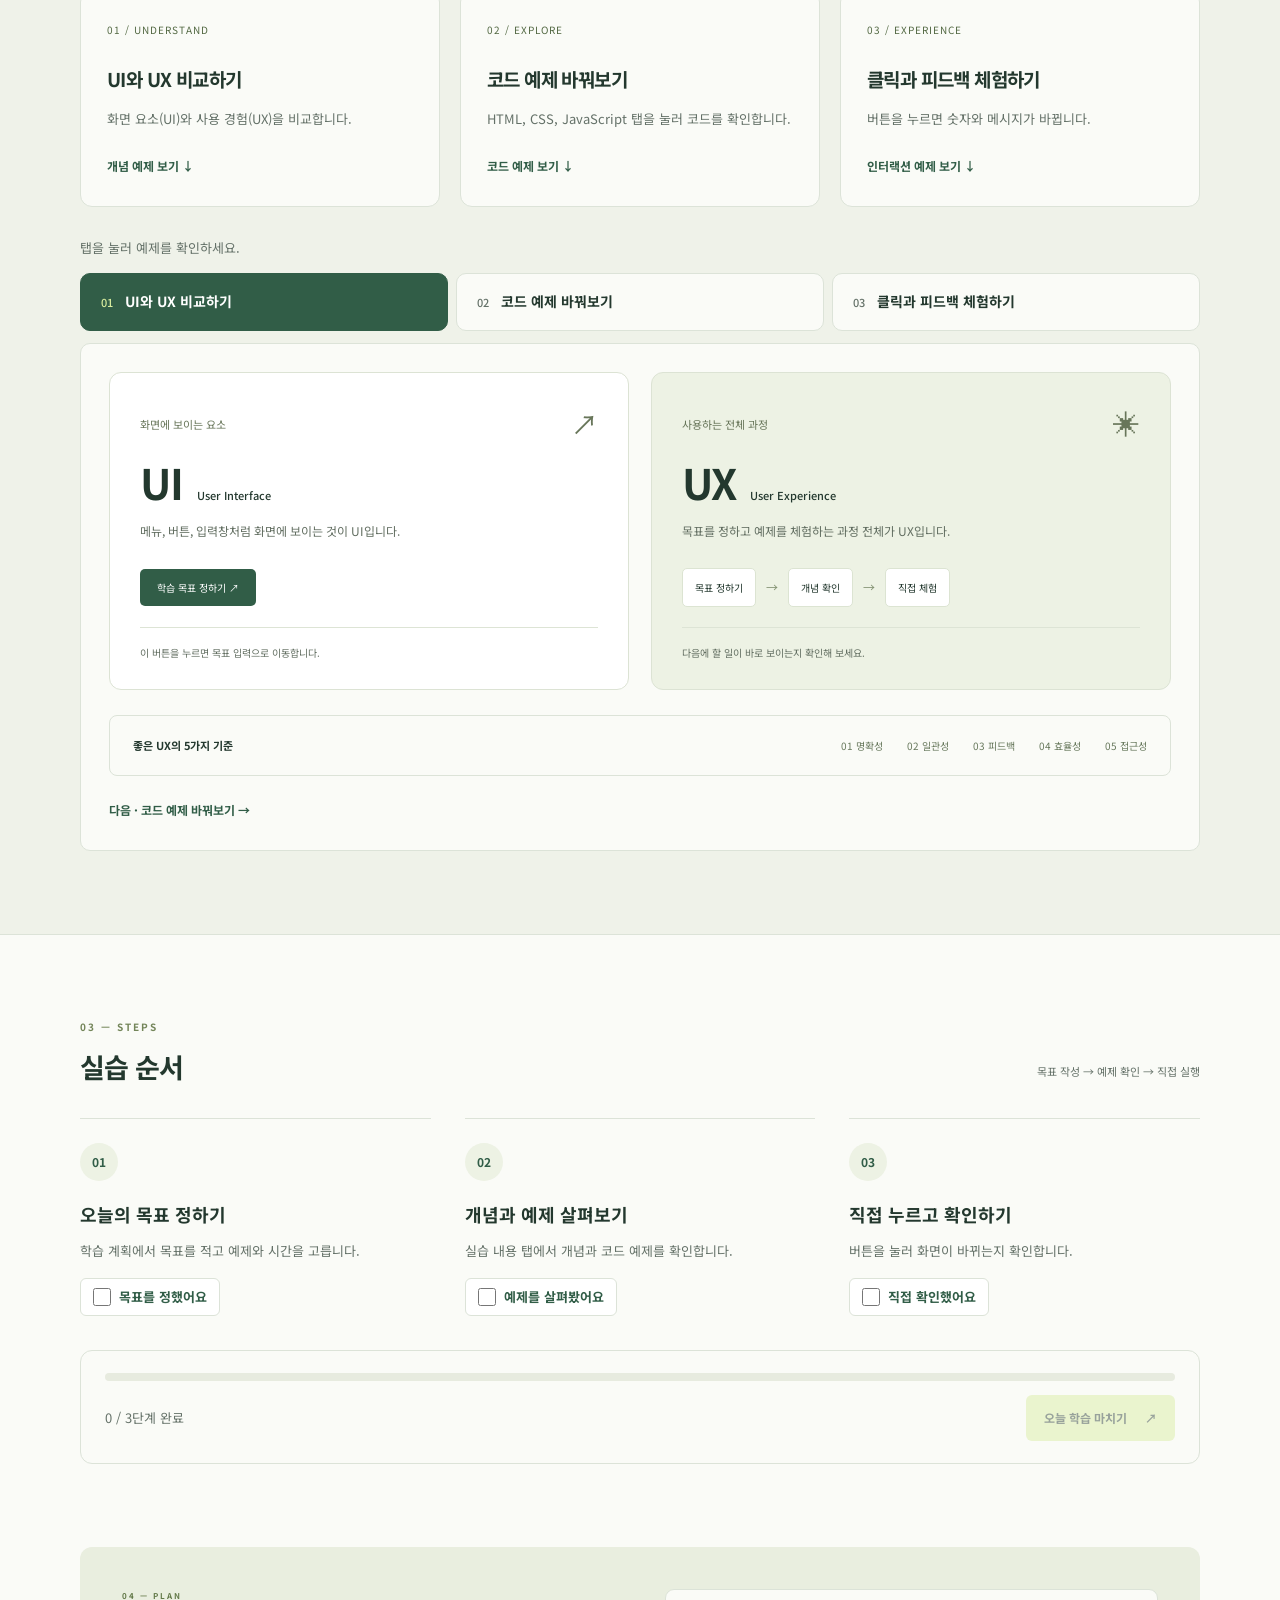
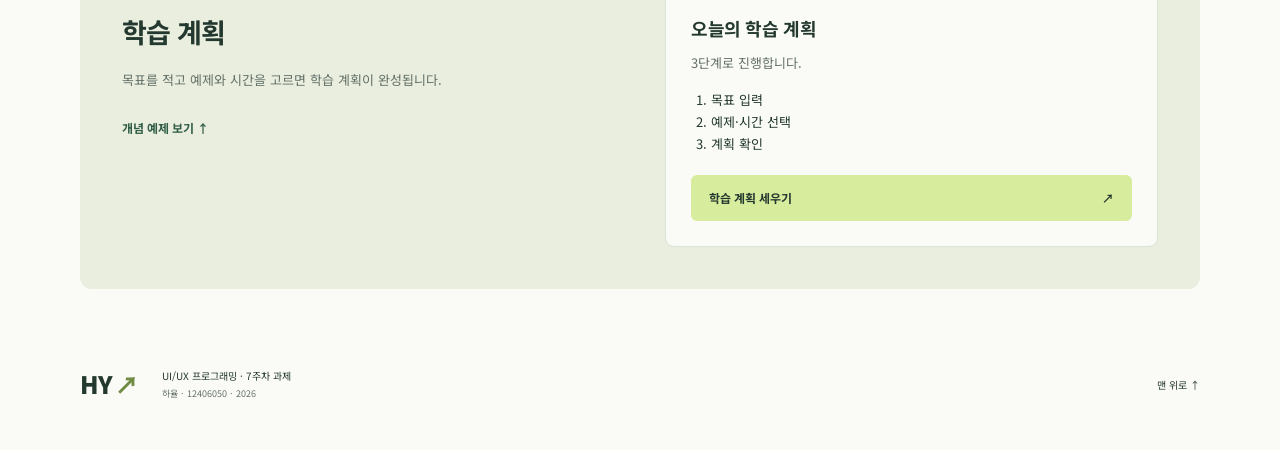
==== commit 81648f53: "fix: 문구와 주석 간단하게 정리" ====
--- a/learn.html
+++ b/learn.html
@@ -6,7 +6,7 @@
   <title>UI/UX 프로그래밍 과제 페이지로 이동</title>
   <link rel="canonical" href="https://catyulha.github.io/uiux-week01/">
   <script>
-    // 기존 README와 북마크의 주소를 통합 페이지의 같은 예제로 연결합니다.
+    // 예전 주소를 index.html의 같은 위치로 연결
     const destination = new URL('index.html', location.href);
     const sections = ['#concept', '#structure', '#practice', '#about', '#features', '#steps', '#start'];
     destination.hash = sections.includes(location.hash) ? location.hash : '#features';
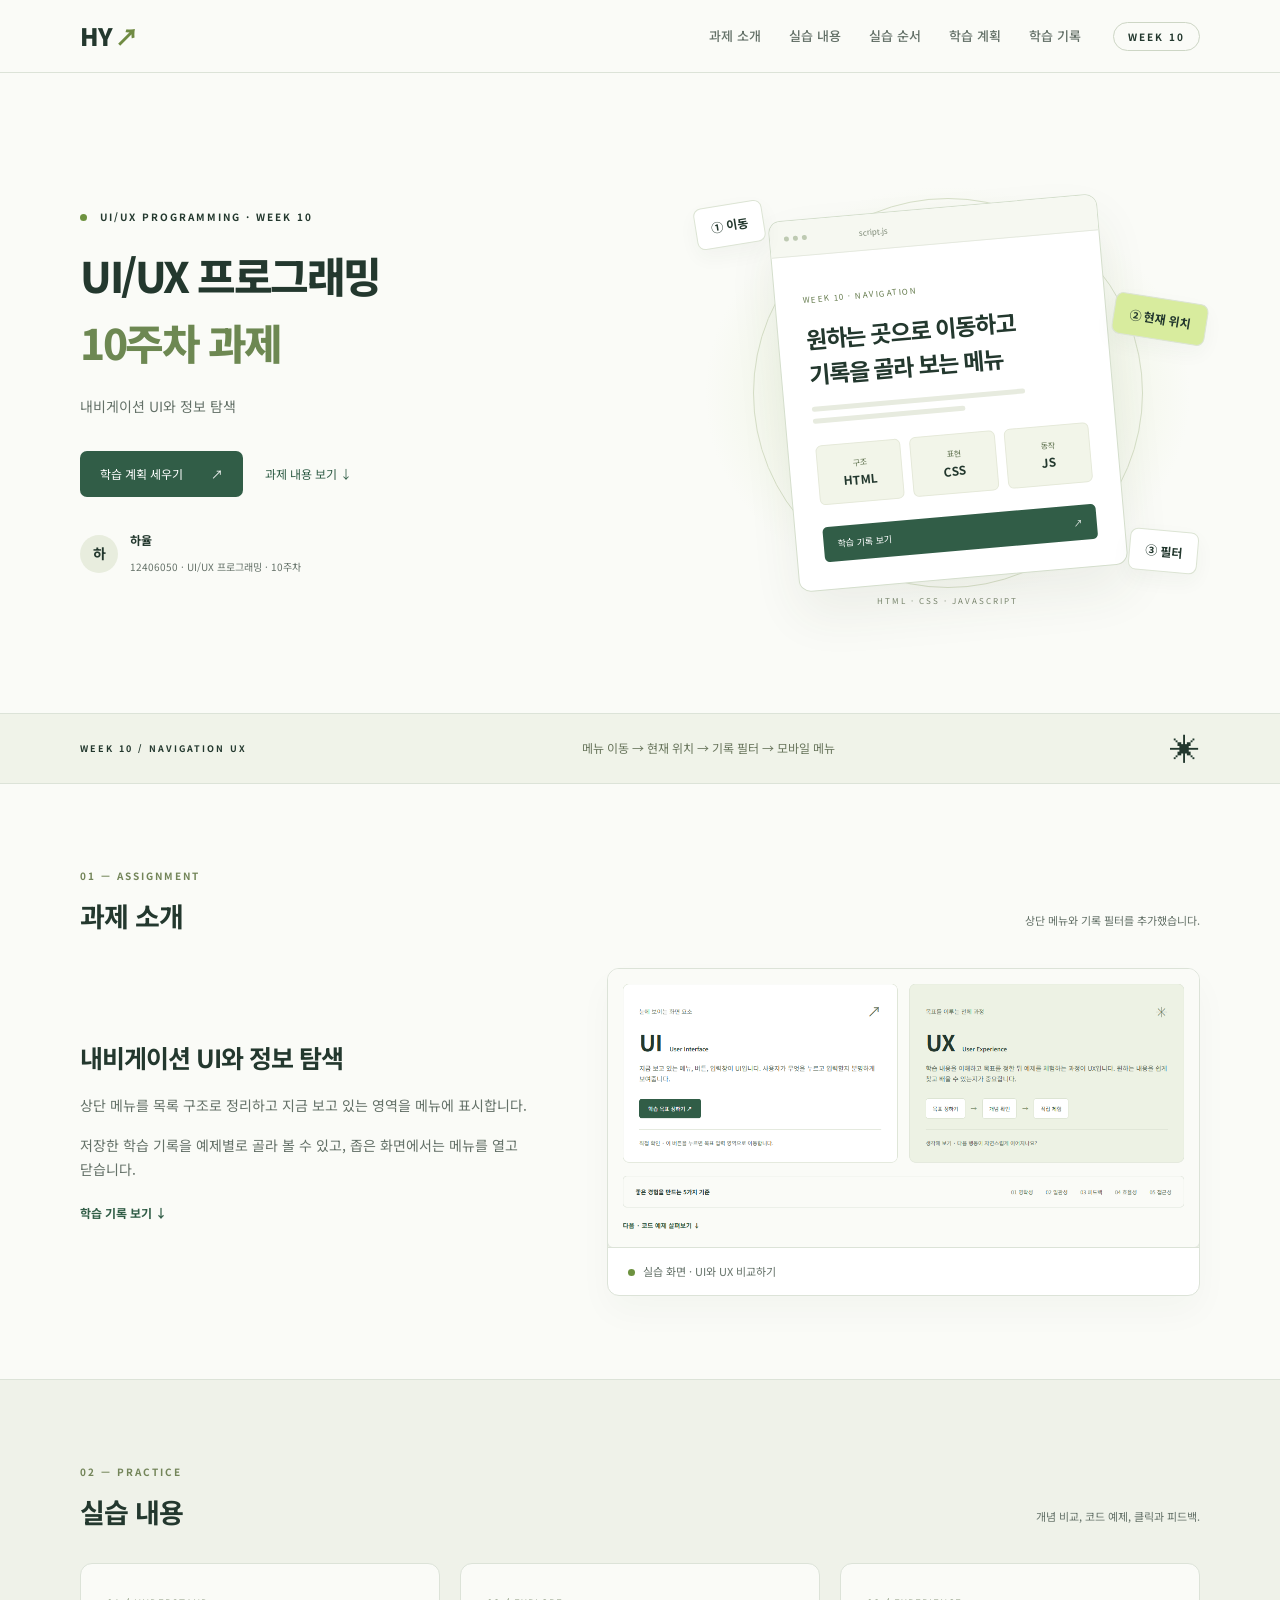
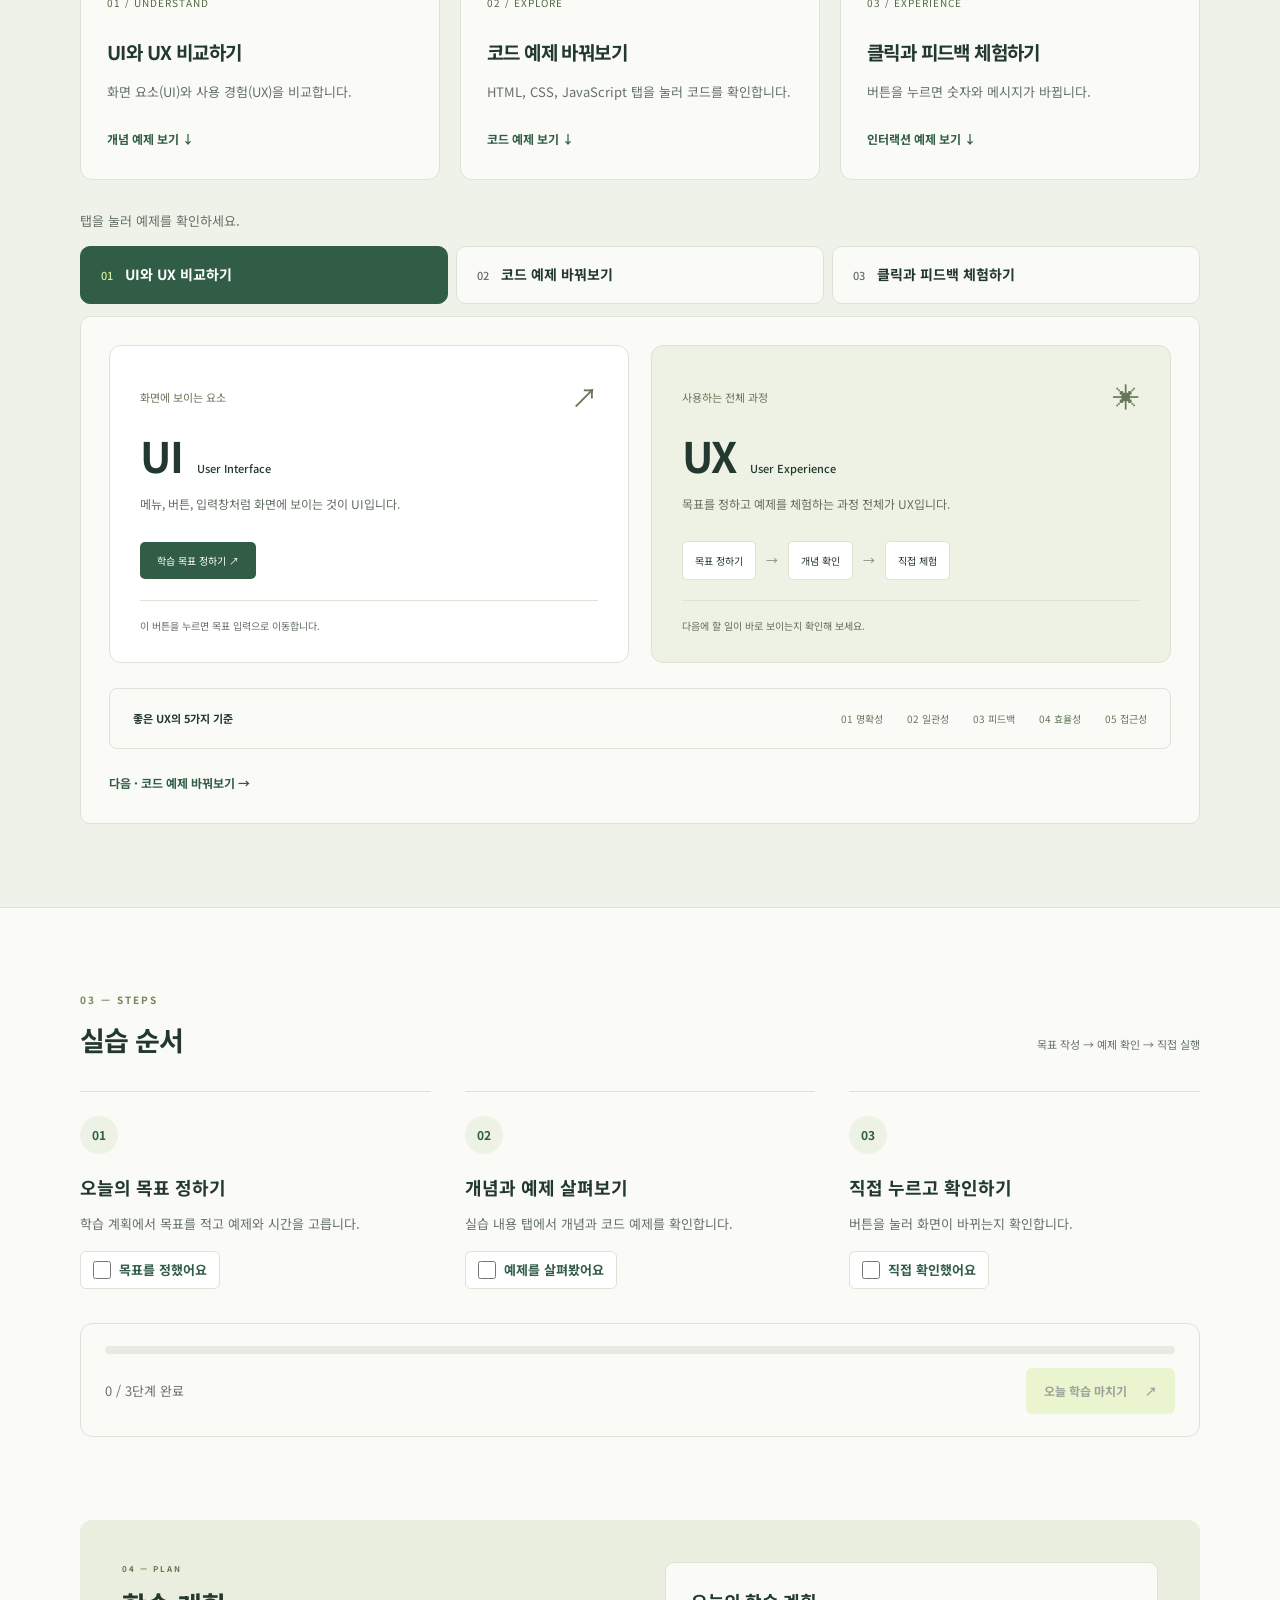
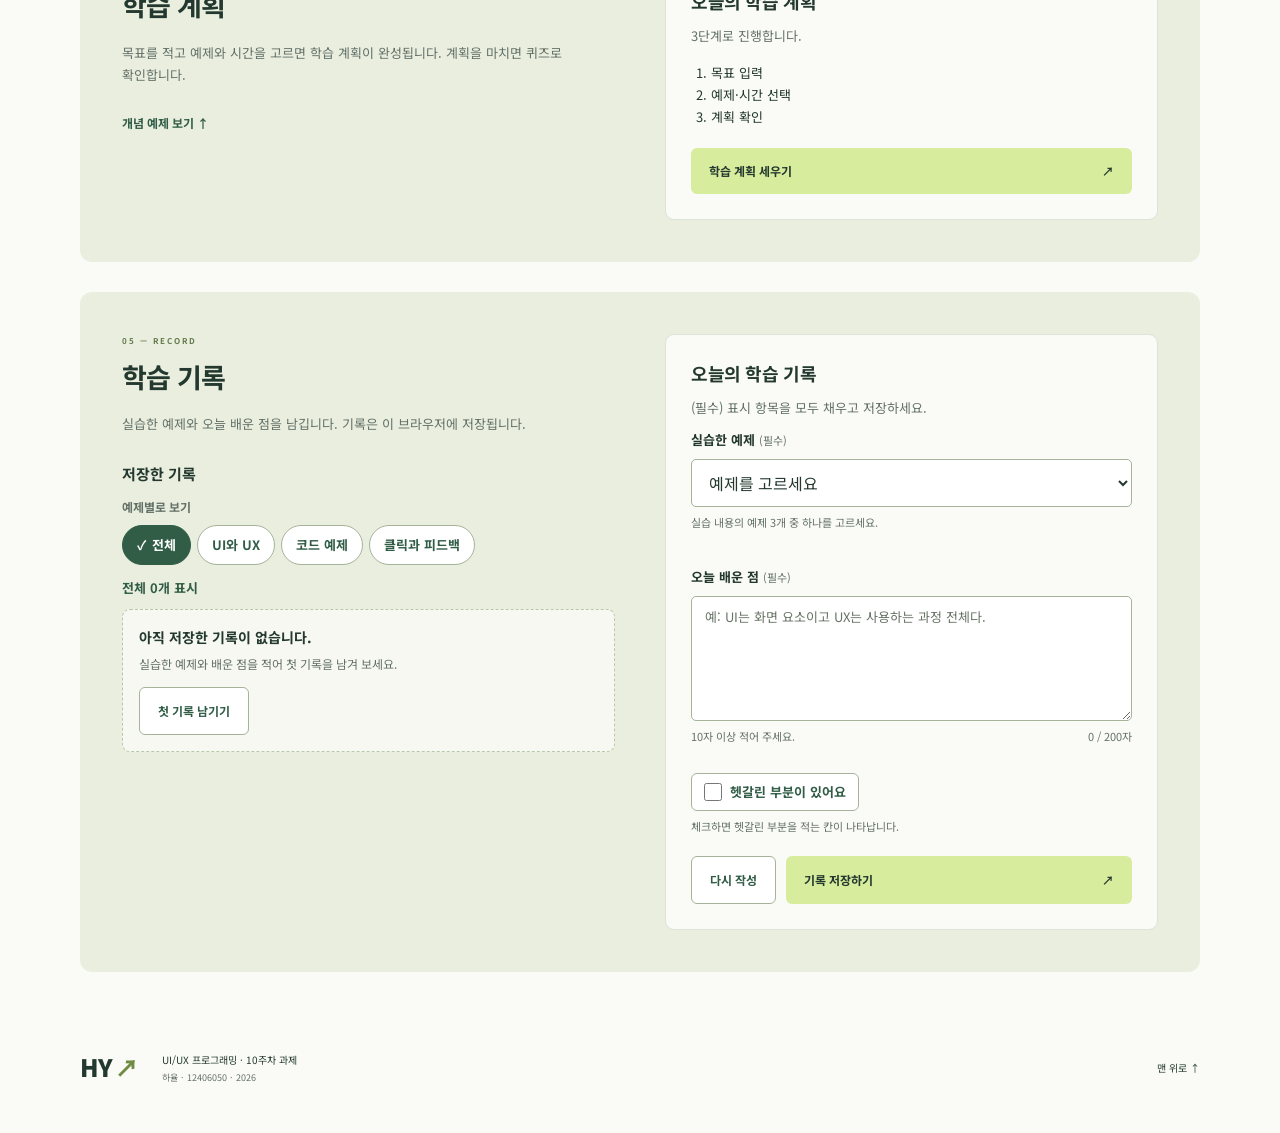
==== commit b837189b: "feat(week10): 상단 메뉴와 학습 기록 필터 추가 - 상단 메뉴를 nav·ul·li 구조로 바꾸고 화면 위에 고정 - 보고 있는 영역의 메뉴에 aria-current, 배" ====
--- a/learn.html
+++ b/learn.html
@@ -8,7 +8,7 @@
   <script>
     // 예전 주소를 index.html의 같은 위치로 연결
     const destination = new URL('index.html', location.href);
-    const sections = ['#concept', '#structure', '#practice', '#about', '#features', '#steps', '#start'];
+    const sections = ['#concept', '#structure', '#practice', '#about', '#features', '#steps', '#start', '#record'];
     destination.hash = sections.includes(location.hash) ? location.hash : '#features';
     location.replace(destination.href);
   </script>
